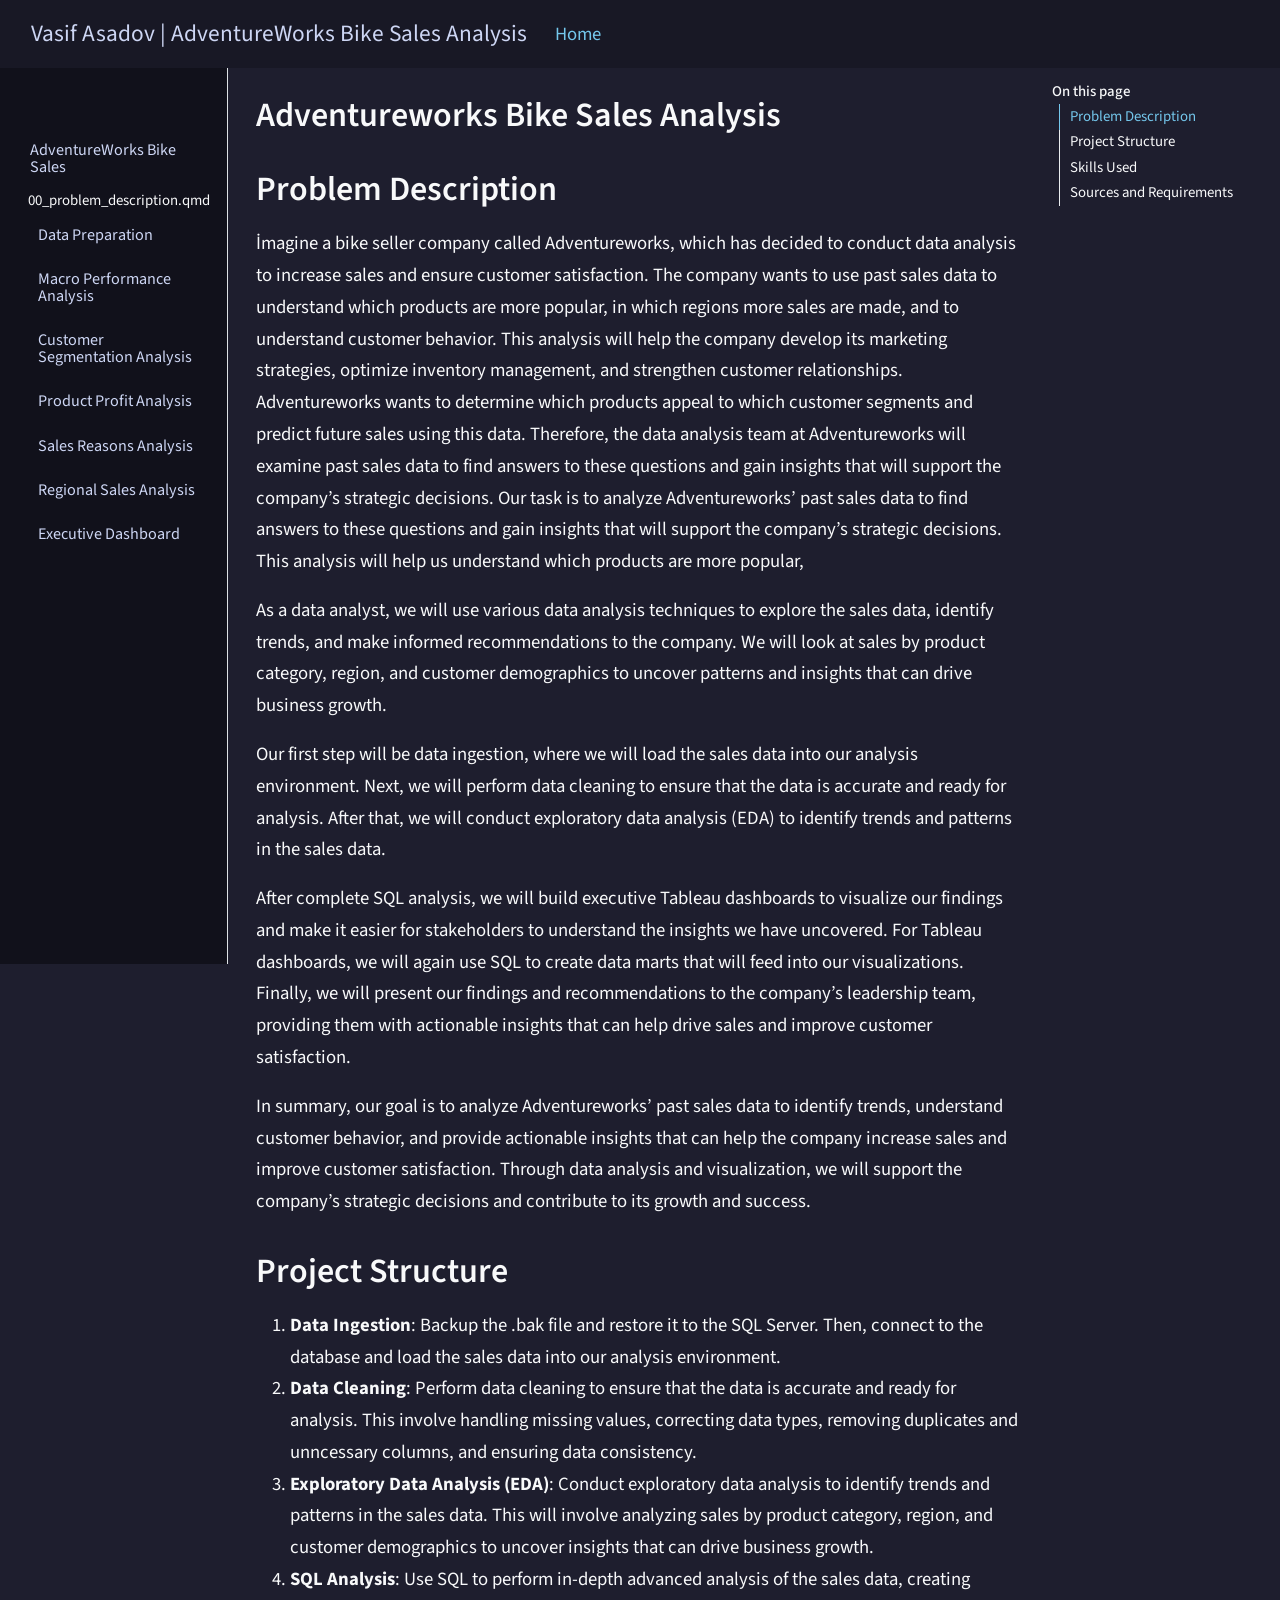
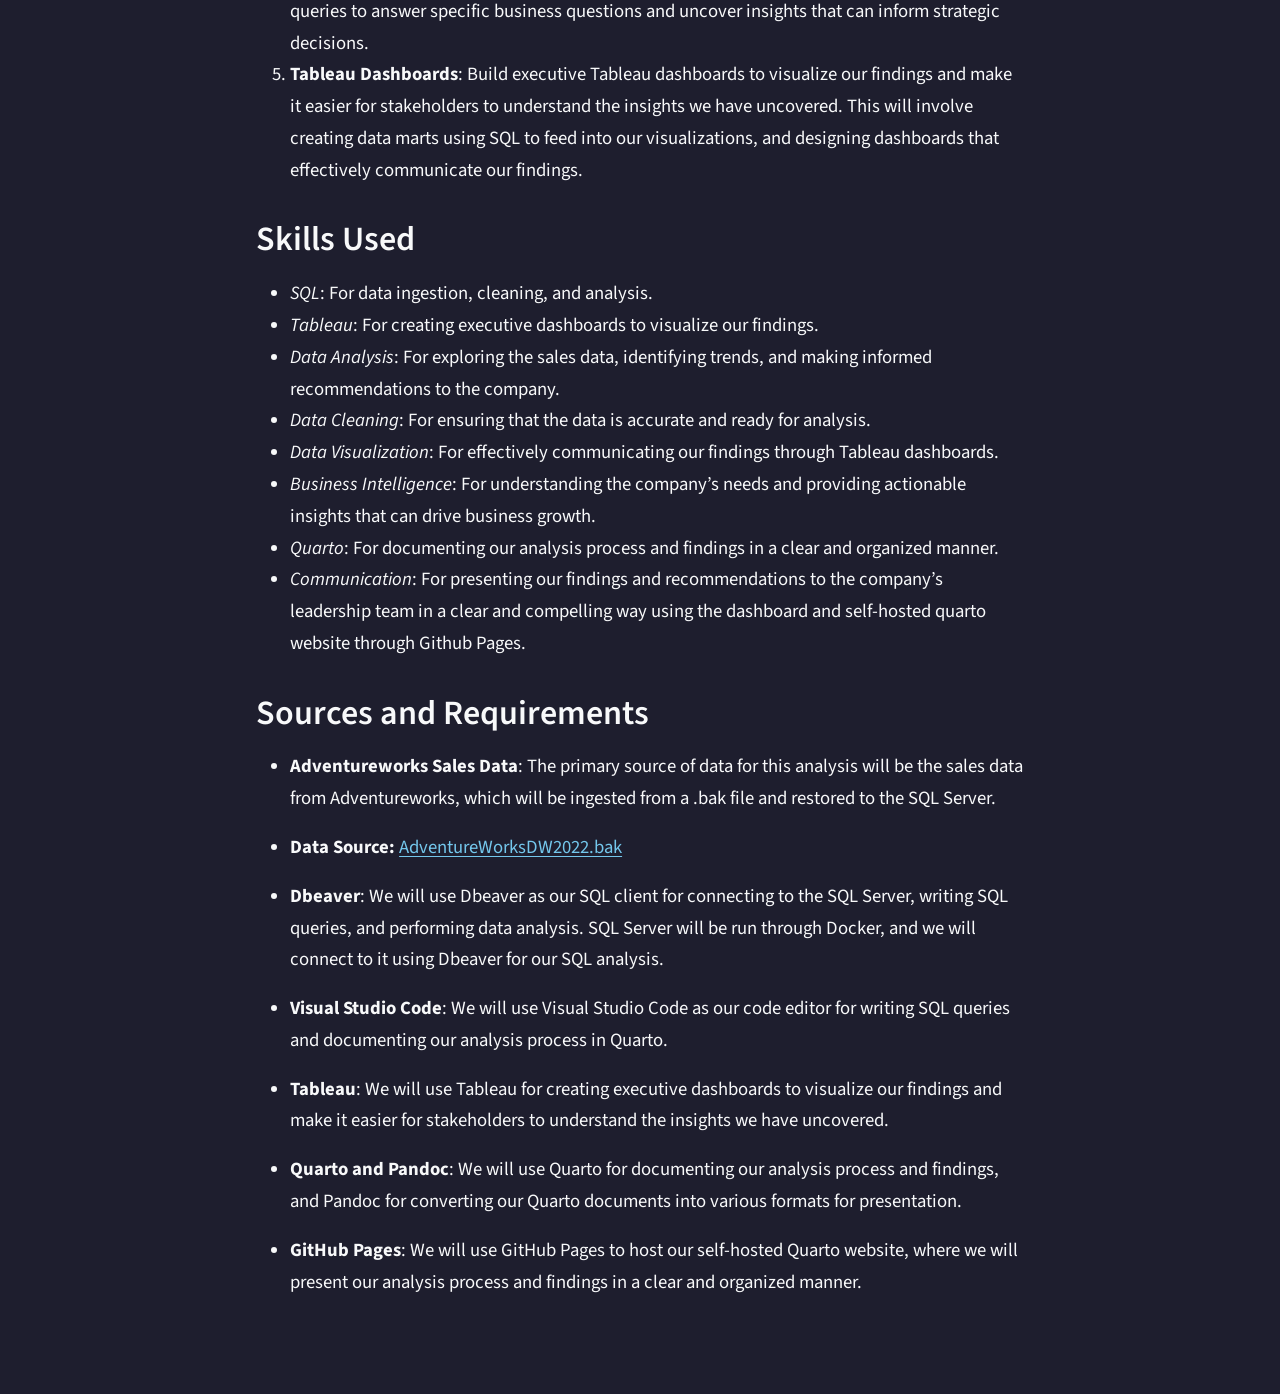
==== docs/index.html @ 7cc01ebc "Quarto website" ====
<!DOCTYPE html>
<html xmlns="http://www.w3.org/1999/xhtml" lang="en" xml:lang="en"><head>

<meta charset="utf-8">
<meta name="generator" content="quarto-1.9.37">

<meta name="viewport" content="width=device-width, initial-scale=1.0, user-scalable=yes">


<title>Adventureworks Bike Sales Analysis – Vasif Asadov | AdventureWorks Bike Sales Analysis</title>
<style>
/* Default styles provided by pandoc.
** See https://pandoc.org/MANUAL.html#variables-for-html for config info.
*/
code{white-space: pre-wrap;}
span.smallcaps{font-variant: small-caps;}
div.columns{display: flex; gap: min(4vw, 1.5em);}
div.column{flex: auto; overflow-x: auto;}
div.hanging-indent{margin-left: 1.5em; text-indent: -1.5em;}
ul.task-list{list-style: none;}
ul.task-list li input[type="checkbox"] {
  width: 0.8em;
  margin: 0 0.8em 0.2em -1em; /* quarto-specific, see https://github.com/quarto-dev/quarto-cli/issues/4556 */ 
  vertical-align: middle;
}
</style>


<script src="site_libs/quarto-nav/quarto-nav.js"></script>
<script src="site_libs/quarto-nav/headroom.min.js"></script>
<script src="site_libs/clipboard/clipboard.min.js"></script>
<script src="site_libs/quarto-search/autocomplete.umd.js"></script>
<script src="site_libs/quarto-search/fuse.min.js"></script>
<script src="site_libs/quarto-search/quarto-search.js"></script>
<meta name="quarto:offset" content="./">
<link href="./assets/favicon.ico" rel="icon">
<script src="site_libs/quarto-html/quarto.js" type="module"></script>
<script src="site_libs/quarto-html/tabsets/tabsets.js" type="module"></script>
<script src="site_libs/quarto-html/popper.min.js"></script>
<script src="site_libs/quarto-html/tippy.umd.min.js"></script>
<script src="site_libs/quarto-html/anchor.min.js"></script>
<link href="site_libs/quarto-html/tippy.css" rel="stylesheet">
<link href="site_libs/quarto-html/quarto-syntax-highlighting-dark-0cda25dcbb8fe09c7138904322940710.css" rel="stylesheet" id="quarto-text-highlighting-styles">
<script src="site_libs/bootstrap/bootstrap.min.js"></script>
<link href="site_libs/bootstrap/bootstrap-icons.css" rel="stylesheet">
<link href="site_libs/bootstrap/bootstrap-095c5612e4422d114998b098e0e10f6c.min.css" rel="stylesheet" append-hash="true" id="quarto-bootstrap" data-mode="dark">
<script id="quarto-search-options" type="application/json">{
  "location": "navbar",
  "copy-button": false,
  "collapse-after": 3,
  "panel-placement": "end",
  "type": "overlay",
  "limit": 50,
  "keyboard-shortcut": [
    "f",
    "/",
    "s"
  ],
  "show-item-context": false,
  "language": {
    "search-no-results-text": "No results",
    "search-matching-documents-text": "matching documents",
    "search-copy-link-title": "Copy link to search",
    "search-hide-matches-text": "Hide additional matches",
    "search-more-match-text": "more match in this document",
    "search-more-matches-text": "more matches in this document",
    "search-clear-button-title": "Clear",
    "search-text-placeholder": "",
    "search-detached-cancel-button-title": "Cancel",
    "search-submit-button-title": "Submit",
    "search-label": "Search"
  }
}</script>


</head>

<body class="nav-sidebar docked nav-fixed quarto-light">

<div id="quarto-search-results"></div>
  <header id="quarto-header" class="headroom fixed-top">
    <nav class="navbar navbar-expand-lg " data-bs-theme="dark">
      <div class="navbar-container container-fluid">
      <div class="navbar-brand-container mx-auto">
    <a class="navbar-brand" href="./index.html">
    <span class="navbar-title">Vasif Asadov | AdventureWorks Bike Sales Analysis</span>
    </a>
  </div>
            <div id="quarto-search" class="" title="Search"></div>
          <button class="navbar-toggler" type="button" data-bs-toggle="collapse" data-bs-target="#navbarCollapse" aria-controls="navbarCollapse" role="menu" aria-expanded="false" aria-label="Toggle navigation" onclick="if (window.quartoToggleHeadroom) { window.quartoToggleHeadroom(); }">
  <span class="navbar-toggler-icon"></span>
</button>
          <div class="collapse navbar-collapse" id="navbarCollapse">
            <ul class="navbar-nav navbar-nav-scroll me-auto">
  <li class="nav-item">
    <a class="nav-link active" href="./index.html" aria-current="page"> 
<span class="menu-text">Home</span></a>
  </li>  
</ul>
          </div> <!-- /navcollapse -->
            <div class="quarto-navbar-tools">
</div>
      </div> <!-- /container-fluid -->
    </nav>
  <nav class="quarto-secondary-nav">
    <div class="container-fluid d-flex">
      <button type="button" class="quarto-btn-toggle btn" data-bs-toggle="collapse" role="button" data-bs-target=".quarto-sidebar-collapse-item" aria-controls="quarto-sidebar" aria-expanded="false" aria-label="Toggle sidebar navigation" onclick="if (window.quartoToggleHeadroom) { window.quartoToggleHeadroom(); }">
        <i class="bi bi-layout-text-sidebar-reverse"></i>
      </button>
        <nav class="quarto-page-breadcrumbs" aria-label="breadcrumb"><ol class="breadcrumb"><li class="breadcrumb-item">Adventureworks Bike Sales Analysis</li></ol></nav>
        <a class="flex-grow-1" role="navigation" data-bs-toggle="collapse" data-bs-target=".quarto-sidebar-collapse-item" aria-controls="quarto-sidebar" aria-expanded="false" aria-label="Toggle sidebar navigation" onclick="if (window.quartoToggleHeadroom) { window.quartoToggleHeadroom(); }">      
        </a>
      <button type="button" class="btn quarto-search-button" aria-label="Search" onclick="window.quartoOpenSearch();">
        <i class="bi bi-search"></i>
      </button>
    </div>
  </nav>
</header>
<!-- content -->
<div id="quarto-content" class="quarto-container page-columns page-rows-contents page-layout-article page-navbar">
<!-- sidebar -->
  <nav id="quarto-sidebar" class="sidebar collapse collapse-horizontal quarto-sidebar-collapse-item sidebar-navigation docked overflow-auto">
        <div class="mt-2 flex-shrink-0 align-items-center">
        <div class="sidebar-search">
        <div id="quarto-search" class="" title="Search"></div>
        </div>
        </div>
    <div class="sidebar-menu-container"> 
    <ul class="list-unstyled mt-1">
        <li class="sidebar-item sidebar-item-section">
      <div class="sidebar-item-container"> 
            <a class="sidebar-item-text sidebar-link text-start" data-bs-toggle="collapse" data-bs-target="#quarto-sidebar-section-1" role="navigation" aria-expanded="true">
 <span class="menu-text">AdventureWorks Bike Sales</span></a>
          <a class="sidebar-item-toggle text-start" data-bs-toggle="collapse" data-bs-target="#quarto-sidebar-section-1" role="navigation" aria-expanded="true" aria-label="Toggle section">
            <i class="bi bi-chevron-right ms-2"></i>
          </a> 
      </div>
      <ul id="quarto-sidebar-section-1" class="collapse list-unstyled sidebar-section depth1 show">  
          <li class="sidebar-item">
 <span class="menu-text">00_problem_description.qmd</span>
  </li>
          <li class="sidebar-item">
  <div class="sidebar-item-container"> 
  <a href="./01_data_preparation.html" class="sidebar-item-text sidebar-link">
 <span class="menu-text">Data Preparation</span></a>
  </div>
</li>
          <li class="sidebar-item">
  <div class="sidebar-item-container"> 
  <a href="./02_macro_performance.html" class="sidebar-item-text sidebar-link">
 <span class="menu-text">Macro Performance Analysis</span></a>
  </div>
</li>
          <li class="sidebar-item">
  <div class="sidebar-item-container"> 
  <a href="./03_customer_analysis.html" class="sidebar-item-text sidebar-link">
 <span class="menu-text">Customer Segmentation Analysis</span></a>
  </div>
</li>
          <li class="sidebar-item">
  <div class="sidebar-item-container"> 
  <a href="./04_performance_analysis.html" class="sidebar-item-text sidebar-link">
 <span class="menu-text">Product Profit Analysis</span></a>
  </div>
</li>
          <li class="sidebar-item">
  <div class="sidebar-item-container"> 
  <a href="./05_sales_reasons.html" class="sidebar-item-text sidebar-link">
 <span class="menu-text">Sales Reasons Analysis</span></a>
  </div>
</li>
          <li class="sidebar-item">
  <div class="sidebar-item-container"> 
  <a href="./06_regional_analysis.html" class="sidebar-item-text sidebar-link">
 <span class="menu-text">Regional Sales Analysis</span></a>
  </div>
</li>
          <li class="sidebar-item">
  <div class="sidebar-item-container"> 
  <a href="./07_executive_dashboard.html" class="sidebar-item-text sidebar-link">
 <span class="menu-text">Executive Dashboard</span></a>
  </div>
</li>
      </ul>
  </li>
    </ul>
    </div>
</nav>
<div id="quarto-sidebar-glass" class="quarto-sidebar-collapse-item" data-bs-toggle="collapse" data-bs-target=".quarto-sidebar-collapse-item"></div>
<!-- margin-sidebar -->
    <div id="quarto-margin-sidebar" class="sidebar margin-sidebar">
        <nav id="TOC" role="doc-toc" class="toc-active">
    <h2 id="toc-title">On this page</h2>
   
  <ul>
  <li><a href="#problem-description" id="toc-problem-description" class="nav-link active" data-scroll-target="#problem-description">Problem Description</a></li>
  <li><a href="#project-structure" id="toc-project-structure" class="nav-link" data-scroll-target="#project-structure">Project Structure</a></li>
  <li><a href="#skills-used" id="toc-skills-used" class="nav-link" data-scroll-target="#skills-used">Skills Used</a></li>
  <li><a href="#sources-and-requirements" id="toc-sources-and-requirements" class="nav-link" data-scroll-target="#sources-and-requirements">Sources and Requirements</a></li>
  </ul>
</nav>
    </div>
<!-- main -->
<main class="content" id="quarto-document-content">

<header id="title-block-header" class="quarto-title-block default">
<div class="quarto-title">
<h1 class="title">Adventureworks Bike Sales Analysis</h1>
</div>



<div class="quarto-title-meta">

    
  
    
  </div>
  


</header>


<section id="problem-description" class="level1">
<h1>Problem Description</h1>
<p>İmagine a bike seller company called Adventureworks, which has decided to conduct data analysis to increase sales and ensure customer satisfaction. The company wants to use past sales data to understand which products are more popular, in which regions more sales are made, and to understand customer behavior. This analysis will help the company develop its marketing strategies, optimize inventory management, and strengthen customer relationships. Adventureworks wants to determine which products appeal to which customer segments and predict future sales using this data. Therefore, the data analysis team at Adventureworks will examine past sales data to find answers to these questions and gain insights that will support the company’s strategic decisions. Our task is to analyze Adventureworks’ past sales data to find answers to these questions and gain insights that will support the company’s strategic decisions. This analysis will help us understand which products are more popular,</p>
<p>As a data analyst, we will use various data analysis techniques to explore the sales data, identify trends, and make informed recommendations to the company. We will look at sales by product category, region, and customer demographics to uncover patterns and insights that can drive business growth.</p>
<p>Our first step will be data ingestion, where we will load the sales data into our analysis environment. Next, we will perform data cleaning to ensure that the data is accurate and ready for analysis. After that, we will conduct exploratory data analysis (EDA) to identify trends and patterns in the sales data.</p>
<p>After complete SQL analysis, we will build executive Tableau dashboards to visualize our findings and make it easier for stakeholders to understand the insights we have uncovered. For Tableau dashboards, we will again use SQL to create data marts that will feed into our visualizations. Finally, we will present our findings and recommendations to the company’s leadership team, providing them with actionable insights that can help drive sales and improve customer satisfaction.</p>
<p>In summary, our goal is to analyze Adventureworks’ past sales data to identify trends, understand customer behavior, and provide actionable insights that can help the company increase sales and improve customer satisfaction. Through data analysis and visualization, we will support the company’s strategic decisions and contribute to its growth and success.</p>
</section>
<section id="project-structure" class="level1">
<h1>Project Structure</h1>
<ol type="1">
<li><strong>Data Ingestion</strong>: Backup the .bak file and restore it to the SQL Server. Then, connect to the database and load the sales data into our analysis environment.</li>
<li><strong>Data Cleaning</strong>: Perform data cleaning to ensure that the data is accurate and ready for analysis. This involve handling missing values, correcting data types, removing duplicates and unncessary columns, and ensuring data consistency.</li>
<li><strong>Exploratory Data Analysis (EDA)</strong>: Conduct exploratory data analysis to identify trends and patterns in the sales data. This will involve analyzing sales by product category, region, and customer demographics to uncover insights that can drive business growth.</li>
<li><strong>SQL Analysis</strong>: Use SQL to perform in-depth advanced analysis of the sales data, creating queries to answer specific business questions and uncover insights that can inform strategic decisions.</li>
<li><strong>Tableau Dashboards</strong>: Build executive Tableau dashboards to visualize our findings and make it easier for stakeholders to understand the insights we have uncovered. This will involve creating data marts using SQL to feed into our visualizations, and designing dashboards that effectively communicate our findings.</li>
</ol>
</section>
<section id="skills-used" class="level1">
<h1>Skills Used</h1>
<ul>
<li><em>SQL</em>: For data ingestion, cleaning, and analysis.</li>
<li><em>Tableau</em>: For creating executive dashboards to visualize our findings.</li>
<li><em>Data Analysis</em>: For exploring the sales data, identifying trends, and making informed recommendations to the company.</li>
<li><em>Data Cleaning</em>: For ensuring that the data is accurate and ready for analysis.</li>
<li><em>Data Visualization</em>: For effectively communicating our findings through Tableau dashboards.</li>
<li><em>Business Intelligence</em>: For understanding the company’s needs and providing actionable insights that can drive business growth.</li>
<li><em>Quarto</em>: For documenting our analysis process and findings in a clear and organized manner.</li>
<li><em>Communication</em>: For presenting our findings and recommendations to the company’s leadership team in a clear and compelling way using the dashboard and self-hosted quarto website through Github Pages.</li>
</ul>
</section>
<section id="sources-and-requirements" class="level1">
<h1>Sources and Requirements</h1>
<ul>
<li><p><strong>Adventureworks Sales Data</strong>: The primary source of data for this analysis will be the sales data from Adventureworks, which will be ingested from a .bak file and restored to the SQL Server.</p></li>
<li><p><strong>Data Source:</strong> <a href="https://github.com/microsoft/sql-server-samples/releases/download/adventureworks/AdventureWorksDW2022.bak">AdventureWorksDW2022.bak</a></p></li>
<li><p><strong>Dbeaver</strong>: We will use Dbeaver as our SQL client for connecting to the SQL Server, writing SQL queries, and performing data analysis. SQL Server will be run through Docker, and we will connect to it using Dbeaver for our SQL analysis.</p></li>
<li><p><strong>Visual Studio Code</strong>: We will use Visual Studio Code as our code editor for writing SQL queries and documenting our analysis process in Quarto.</p></li>
<li><p><strong>Tableau</strong>: We will use Tableau for creating executive dashboards to visualize our findings and make it easier for stakeholders to understand the insights we have uncovered.</p></li>
<li><p><strong>Quarto and Pandoc</strong>: We will use Quarto for documenting our analysis process and findings, and Pandoc for converting our Quarto documents into various formats for presentation.</p></li>
<li><p><strong>GitHub Pages</strong>: We will use GitHub Pages to host our self-hosted Quarto website, where we will present our analysis process and findings in a clear and organized manner.</p></li>
</ul>


</section>

</main> <!-- /main -->
<script id="quarto-html-after-body" type="application/javascript">
  window.document.addEventListener("DOMContentLoaded", function (event) {
    const icon = "";
    const anchorJS = new window.AnchorJS();
    anchorJS.options = {
      placement: 'right',
      icon: icon
    };
    anchorJS.add('.anchored');
    const isCodeAnnotation = (el) => {
      for (const clz of el.classList) {
        if (clz.startsWith('code-annotation-')) {                     
          return true;
        }
      }
      return false;
    }
    const onCopySuccess = function(e) {
      // button target
      const button = e.trigger;
      // don't keep focus
      button.blur();
      // flash "checked"
      button.classList.add('code-copy-button-checked');
      var currentTitle = button.getAttribute("title");
      button.setAttribute("title", "Copied!");
      let tooltip;
      if (window.bootstrap) {
        button.setAttribute("data-bs-toggle", "tooltip");
        button.setAttribute("data-bs-placement", "left");
        button.setAttribute("data-bs-title", "Copied!");
        tooltip = new bootstrap.Tooltip(button, 
          { trigger: "manual", 
            customClass: "code-copy-button-tooltip",
            offset: [0, -8]});
        tooltip.show();    
      }
      setTimeout(function() {
        if (tooltip) {
          tooltip.hide();
          button.removeAttribute("data-bs-title");
          button.removeAttribute("data-bs-toggle");
          button.removeAttribute("data-bs-placement");
        }
        button.setAttribute("title", currentTitle);
        button.classList.remove('code-copy-button-checked');
      }, 1000);
      // clear code selection
      e.clearSelection();
    }
    const getTextToCopy = function(trigger) {
      const outerScaffold = trigger.parentElement.cloneNode(true);
      const codeEl = outerScaffold.querySelector('code');
      for (const childEl of codeEl.children) {
        if (isCodeAnnotation(childEl)) {
          childEl.remove();
        }
      }
      return codeEl.innerText;
    }
    const clipboard = new window.ClipboardJS('.code-copy-button:not([data-in-quarto-modal])', {
      text: getTextToCopy
    });
    clipboard.on('success', onCopySuccess);
    if (window.document.getElementById('quarto-embedded-source-code-modal')) {
      const clipboardModal = new window.ClipboardJS('.code-copy-button[data-in-quarto-modal]', {
        text: getTextToCopy,
        container: window.document.getElementById('quarto-embedded-source-code-modal')
      });
      clipboardModal.on('success', onCopySuccess);
    }
      var localhostRegex = new RegExp(/^(?:http|https):\/\/localhost\:?[0-9]*\//);
      var mailtoRegex = new RegExp(/^mailto:/);
        var filterRegex = new RegExp('/' + window.location.host + '/');
      var isInternal = (href) => {
          return filterRegex.test(href) || localhostRegex.test(href) || mailtoRegex.test(href);
      }
      // Inspect non-navigation links and adorn them if external
     var links = window.document.querySelectorAll('a[href]:not(.nav-link):not(.navbar-brand):not(.toc-action):not(.sidebar-link):not(.sidebar-item-toggle):not(.pagination-link):not(.no-external):not([aria-hidden]):not(.dropdown-item):not(.quarto-navigation-tool):not(.about-link)');
      for (var i=0; i<links.length; i++) {
        const link = links[i];
        if (!isInternal(link.href)) {
          // undo the damage that might have been done by quarto-nav.js in the case of
          // links that we want to consider external
          if (link.dataset.originalHref !== undefined) {
            link.href = link.dataset.originalHref;
          }
        }
      }
    function tippyHover(el, contentFn, onTriggerFn, onUntriggerFn) {
      const config = {
        allowHTML: true,
        maxWidth: 500,
        delay: 100,
        arrow: false,
        appendTo: function(el) {
            return el.parentElement;
        },
        interactive: true,
        interactiveBorder: 10,
        theme: 'quarto',
        placement: 'bottom-start',
      };
      if (contentFn) {
        config.content = contentFn;
      }
      if (onTriggerFn) {
        config.onTrigger = onTriggerFn;
      }
      if (onUntriggerFn) {
        config.onUntrigger = onUntriggerFn;
      }
      window.tippy(el, config); 
    }
    const noterefs = window.document.querySelectorAll('a[role="doc-noteref"]');
    for (var i=0; i<noterefs.length; i++) {
      const ref = noterefs[i];
      tippyHover(ref, function() {
        // use id or data attribute instead here
        let href = ref.getAttribute('data-footnote-href') || ref.getAttribute('href');
        try { href = new URL(href).hash; } catch {}
        const id = href.replace(/^#\/?/, "");
        const note = window.document.getElementById(id);
        if (note) {
          return note.innerHTML;
        } else {
          return "";
        }
      });
    }
    const xrefs = window.document.querySelectorAll('a.quarto-xref');
    const processXRef = (id, note) => {
      // Strip column container classes
      const stripColumnClz = (el) => {
        el.classList.remove("page-full", "page-columns");
        if (el.children) {
          for (const child of el.children) {
            stripColumnClz(child);
          }
        }
      }
      stripColumnClz(note)
      if (id === null || id.startsWith('sec-')) {
        // Special case sections, only their first couple elements
        const container = document.createElement("div");
        if (note.children && note.children.length > 2) {
          container.appendChild(note.children[0].cloneNode(true));
          for (let i = 1; i < note.children.length; i++) {
            const child = note.children[i];
            if (child.tagName === "P" && child.innerText === "") {
              continue;
            } else {
              container.appendChild(child.cloneNode(true));
              break;
            }
          }
          if (window.Quarto?.typesetMath) {
            window.Quarto.typesetMath(container);
          }
          return container.innerHTML
        } else {
          if (window.Quarto?.typesetMath) {
            window.Quarto.typesetMath(note);
          }
          return note.innerHTML;
        }
      } else {
        // Remove any anchor links if they are present
        const anchorLink = note.querySelector('a.anchorjs-link');
        if (anchorLink) {
          anchorLink.remove();
        }
        if (window.Quarto?.typesetMath) {
          window.Quarto.typesetMath(note);
        }
        if (note.classList.contains("callout")) {
          return note.outerHTML;
        } else {
          return note.innerHTML;
        }
      }
    }
    for (var i=0; i<xrefs.length; i++) {
      const xref = xrefs[i];
      tippyHover(xref, undefined, function(instance) {
        instance.disable();
        let url = xref.getAttribute('href');
        let hash = undefined; 
        if (url.startsWith('#')) {
          hash = url;
        } else {
          try { hash = new URL(url).hash; } catch {}
        }
        if (hash) {
          const id = hash.replace(/^#\/?/, "");
          const note = window.document.getElementById(id);
          if (note !== null) {
            try {
              const html = processXRef(id, note.cloneNode(true));
              instance.setContent(html);
            } finally {
              instance.enable();
              instance.show();
            }
          } else {
            // See if we can fetch this
            fetch(url.split('#')[0])
            .then(res => res.text())
            .then(html => {
              const parser = new DOMParser();
              const htmlDoc = parser.parseFromString(html, "text/html");
              const note = htmlDoc.getElementById(id);
              if (note !== null) {
                const html = processXRef(id, note);
                instance.setContent(html);
              } 
            }).finally(() => {
              instance.enable();
              instance.show();
            });
          }
        } else {
          // See if we can fetch a full url (with no hash to target)
          // This is a special case and we should probably do some content thinning / targeting
          fetch(url)
          .then(res => res.text())
          .then(html => {
            const parser = new DOMParser();
            const htmlDoc = parser.parseFromString(html, "text/html");
            const note = htmlDoc.querySelector('main.content');
            if (note !== null) {
              // This should only happen for chapter cross references
              // (since there is no id in the URL)
              // remove the first header
              if (note.children.length > 0 && note.children[0].tagName === "HEADER") {
                note.children[0].remove();
              }
              const html = processXRef(null, note);
              instance.setContent(html);
            } 
          }).finally(() => {
            instance.enable();
            instance.show();
          });
        }
      }, function(instance) {
      });
    }
        let selectedAnnoteEl;
        const selectorForAnnotation = ( cell, annotation) => {
          let cellAttr = 'data-code-cell="' + cell + '"';
          let lineAttr = 'data-code-annotation="' +  annotation + '"';
          const selector = 'span[' + cellAttr + '][' + lineAttr + ']';
          return selector;
        }
        const selectCodeLines = (annoteEl) => {
          const doc = window.document;
          const targetCell = annoteEl.getAttribute("data-target-cell");
          const targetAnnotation = annoteEl.getAttribute("data-target-annotation");
          const annoteSpan = window.document.querySelector(selectorForAnnotation(targetCell, targetAnnotation));
          const lines = annoteSpan.getAttribute("data-code-lines").split(",");
          const lineIds = lines.map((line) => {
            return targetCell + "-" + line;
          })
          let top = null;
          let height = null;
          let parent = null;
          if (lineIds.length > 0) {
              //compute the position of the single el (top and bottom and make a div)
              const el = window.document.getElementById(lineIds[0]);
              top = el.offsetTop;
              height = el.offsetHeight;
              parent = el.parentElement.parentElement;
            if (lineIds.length > 1) {
              const lastEl = window.document.getElementById(lineIds[lineIds.length - 1]);
              const bottom = lastEl.offsetTop + lastEl.offsetHeight;
              height = bottom - top;
            }
            if (top !== null && height !== null && parent !== null) {
              // cook up a div (if necessary) and position it 
              let div = window.document.getElementById("code-annotation-line-highlight");
              if (div === null) {
                div = window.document.createElement("div");
                div.setAttribute("id", "code-annotation-line-highlight");
                div.style.position = 'absolute';
                parent.appendChild(div);
              }
              div.style.top = top - 2 + "px";
              div.style.height = height + 4 + "px";
              div.style.left = 0;
              let gutterDiv = window.document.getElementById("code-annotation-line-highlight-gutter");
              if (gutterDiv === null) {
                gutterDiv = window.document.createElement("div");
                gutterDiv.setAttribute("id", "code-annotation-line-highlight-gutter");
                gutterDiv.style.position = 'absolute';
                const codeCell = window.document.getElementById(targetCell);
                const gutter = codeCell.querySelector('.code-annotation-gutter');
                gutter.appendChild(gutterDiv);
              }
              gutterDiv.style.top = top - 2 + "px";
              gutterDiv.style.height = height + 4 + "px";
            }
            selectedAnnoteEl = annoteEl;
          }
        };
        const unselectCodeLines = () => {
          const elementsIds = ["code-annotation-line-highlight", "code-annotation-line-highlight-gutter"];
          elementsIds.forEach((elId) => {
            const div = window.document.getElementById(elId);
            if (div) {
              div.remove();
            }
          });
          selectedAnnoteEl = undefined;
        };
          // Handle positioning of the toggle
      window.addEventListener(
        "resize",
        throttle(() => {
          elRect = undefined;
          if (selectedAnnoteEl) {
            selectCodeLines(selectedAnnoteEl);
          }
        }, 10)
      );
      function throttle(fn, ms) {
      let throttle = false;
      let timer;
        return (...args) => {
          if(!throttle) { // first call gets through
              fn.apply(this, args);
              throttle = true;
          } else { // all the others get throttled
              if(timer) clearTimeout(timer); // cancel #2
              timer = setTimeout(() => {
                fn.apply(this, args);
                timer = throttle = false;
              }, ms);
          }
        };
      }
        // Attach click handler to the DT
        const annoteDls = window.document.querySelectorAll('dt[data-target-cell]');
        for (const annoteDlNode of annoteDls) {
          annoteDlNode.addEventListener('click', (event) => {
            const clickedEl = event.target;
            if (clickedEl !== selectedAnnoteEl) {
              unselectCodeLines();
              const activeEl = window.document.querySelector('dt[data-target-cell].code-annotation-active');
              if (activeEl) {
                activeEl.classList.remove('code-annotation-active');
              }
              selectCodeLines(clickedEl);
              clickedEl.classList.add('code-annotation-active');
            } else {
              // Unselect the line
              unselectCodeLines();
              clickedEl.classList.remove('code-annotation-active');
            }
          });
        }
    const findCites = (el) => {
      const parentEl = el.parentElement;
      if (parentEl) {
        const cites = parentEl.dataset.cites;
        if (cites) {
          return {
            el,
            cites: cites.split(' ')
          };
        } else {
          return findCites(el.parentElement)
        }
      } else {
        return undefined;
      }
    };
    var bibliorefs = window.document.querySelectorAll('a[role="doc-biblioref"]');
    for (var i=0; i<bibliorefs.length; i++) {
      const ref = bibliorefs[i];
      const citeInfo = findCites(ref);
      if (citeInfo) {
        tippyHover(citeInfo.el, function() {
          var popup = window.document.createElement('div');
          citeInfo.cites.forEach(function(cite) {
            var citeDiv = window.document.createElement('div');
            citeDiv.classList.add('hanging-indent');
            citeDiv.classList.add('csl-entry');
            var biblioDiv = window.document.getElementById('ref-' + cite);
            if (biblioDiv) {
              citeDiv.innerHTML = biblioDiv.innerHTML;
            }
            popup.appendChild(citeDiv);
          });
          return popup.innerHTML;
        });
      }
    }
  });
  </script>
</div> <!-- /content -->




</body></html>
---- docs/site_libs/quarto-html/quarto-syntax-highlighting-dark-0cda25dcbb8fe09c7138904322940710.css ----
/* quarto syntax highlight colors */
:root {
  --quarto-hl-al-color: #ff5555;
  --quarto-hl-an-color: #ff79c6;
  --quarto-hl-at-color: #ff79c6;
  --quarto-hl-bn-color: #bd93f9;
  --quarto-hl-bu-color: #8be9fd;
  --quarto-hl-ch-color: #f1fa8c;
  --quarto-hl-co-color: #6272a4;
  --quarto-hl-cv-color: #8be9fd;
  --quarto-hl-cn-color: #bd93f9;
  --quarto-hl-cf-color: #ff79c6;
  --quarto-hl-dt-color: #8be9fd;
  --quarto-hl-dv-color: #bd93f9;
  --quarto-hl-do-color: #ffb86c;
  --quarto-hl-er-color: #ff5555;
  --quarto-hl-ex-color: #8be9fd;
  --quarto-hl-fl-color: #bd93f9;
  --quarto-hl-fu-color: #50fa7b;
  --quarto-hl-im-color: #ff79c6;
  --quarto-hl-in-color: #f1fa8c;
  --quarto-hl-kw-color: #ff79c6;
  --quarto-hl-op-color: #f8f8f2;
  --quarto-hl-pp-color: #ff79c6;
  --quarto-hl-re-color: #8be9fd;
  --quarto-hl-sc-color: #ff79c6;
  --quarto-hl-ss-color: #f1fa8c;
  --quarto-hl-st-color: #f1fa8c;
  --quarto-hl-va-color: #8be9fd;
  --quarto-hl-vs-color: #f1fa8c;
  --quarto-hl-wa-color: #ff5555;
}

/* other quarto variables */
:root {
  --quarto-font-monospace: SFMono-Regular, Menlo, Monaco, Consolas, "Liberation Mono", "Courier New", monospace;
}

/* syntax highlight based on Pandoc's rules */
pre > code.sourceCode > span {
  color: #f8f8f2;
}

code.sourceCode > span {
  color: #f8f8f2;
}

div.sourceCode,
div.sourceCode pre.sourceCode {
  color: #f8f8f2;
}

/* Normal */
code span {
  color: #f8f8f2;
}

/* Alert */
code span.al {
  font-weight: bold;
  color: #ff5555;
}

/* Annotation */
code span.an {
  color: #ff79c6;
}

/* Attribute */
code span.at {
  color: #ff79c6;
}

/* BaseN */
code span.bn {
  color: #bd93f9;
}

/* BuiltIn */
code span.bu {
  color: #8be9fd;
}

/* ControlFlow */
code span.cf {
  color: #ff79c6;
}

/* Char */
code span.ch {
  color: #f1fa8c;
}

/* Constant */
code span.cn {
  font-weight: bold;
  color: #bd93f9;
}

/* Comment */
code span.co {
  color: #6272a4;
}

/* CommentVar */
code span.cv {
  color: #8be9fd;
}

/* Documentation */
code span.do {
  color: #ffb86c;
}

/* DataType */
code span.dt {
  font-style: italic;
  color: #8be9fd;
}

/* DecVal */
code span.dv {
  color: #bd93f9;
}

/* Error */
code span.er {
  color: #ff5555;
  text-decoration: underline;
}

/* Extension */
code span.ex {
  color: #8be9fd;
}

/* Float */
code span.fl {
  color: #bd93f9;
}

/* Function */
code span.fu {
  color: #50fa7b;
}

/* Import */
code span.im {
  color: #ff79c6;
}

/* Information */
code span.in {
  color: #f1fa8c;
}

/* Keyword */
code span.kw {
  color: #ff79c6;
}

/* Operator */
code span.op {
  color: #f8f8f2;
}

/* Preprocessor */
code span.pp {
  color: #ff79c6;
}

/* RegionMarker */
code span.re {
  color: #8be9fd;
}

/* SpecialChar */
code span.sc {
  color: #ff79c6;
}

/* SpecialString */
code span.ss {
  color: #f1fa8c;
}

/* String */
code span.st {
  color: #f1fa8c;
}

/* Variable */
code span.va {
  color: #8be9fd;
}

/* VerbatimString */
code span.vs {
  color: #f1fa8c;
}

/* Warning */
code span.wa {
  color: #ff5555;
}

.prevent-inlining {
  content: "</";
}

/*# sourceMappingURL=7f75202682d692060f749b2bfca2caa9.css.map */
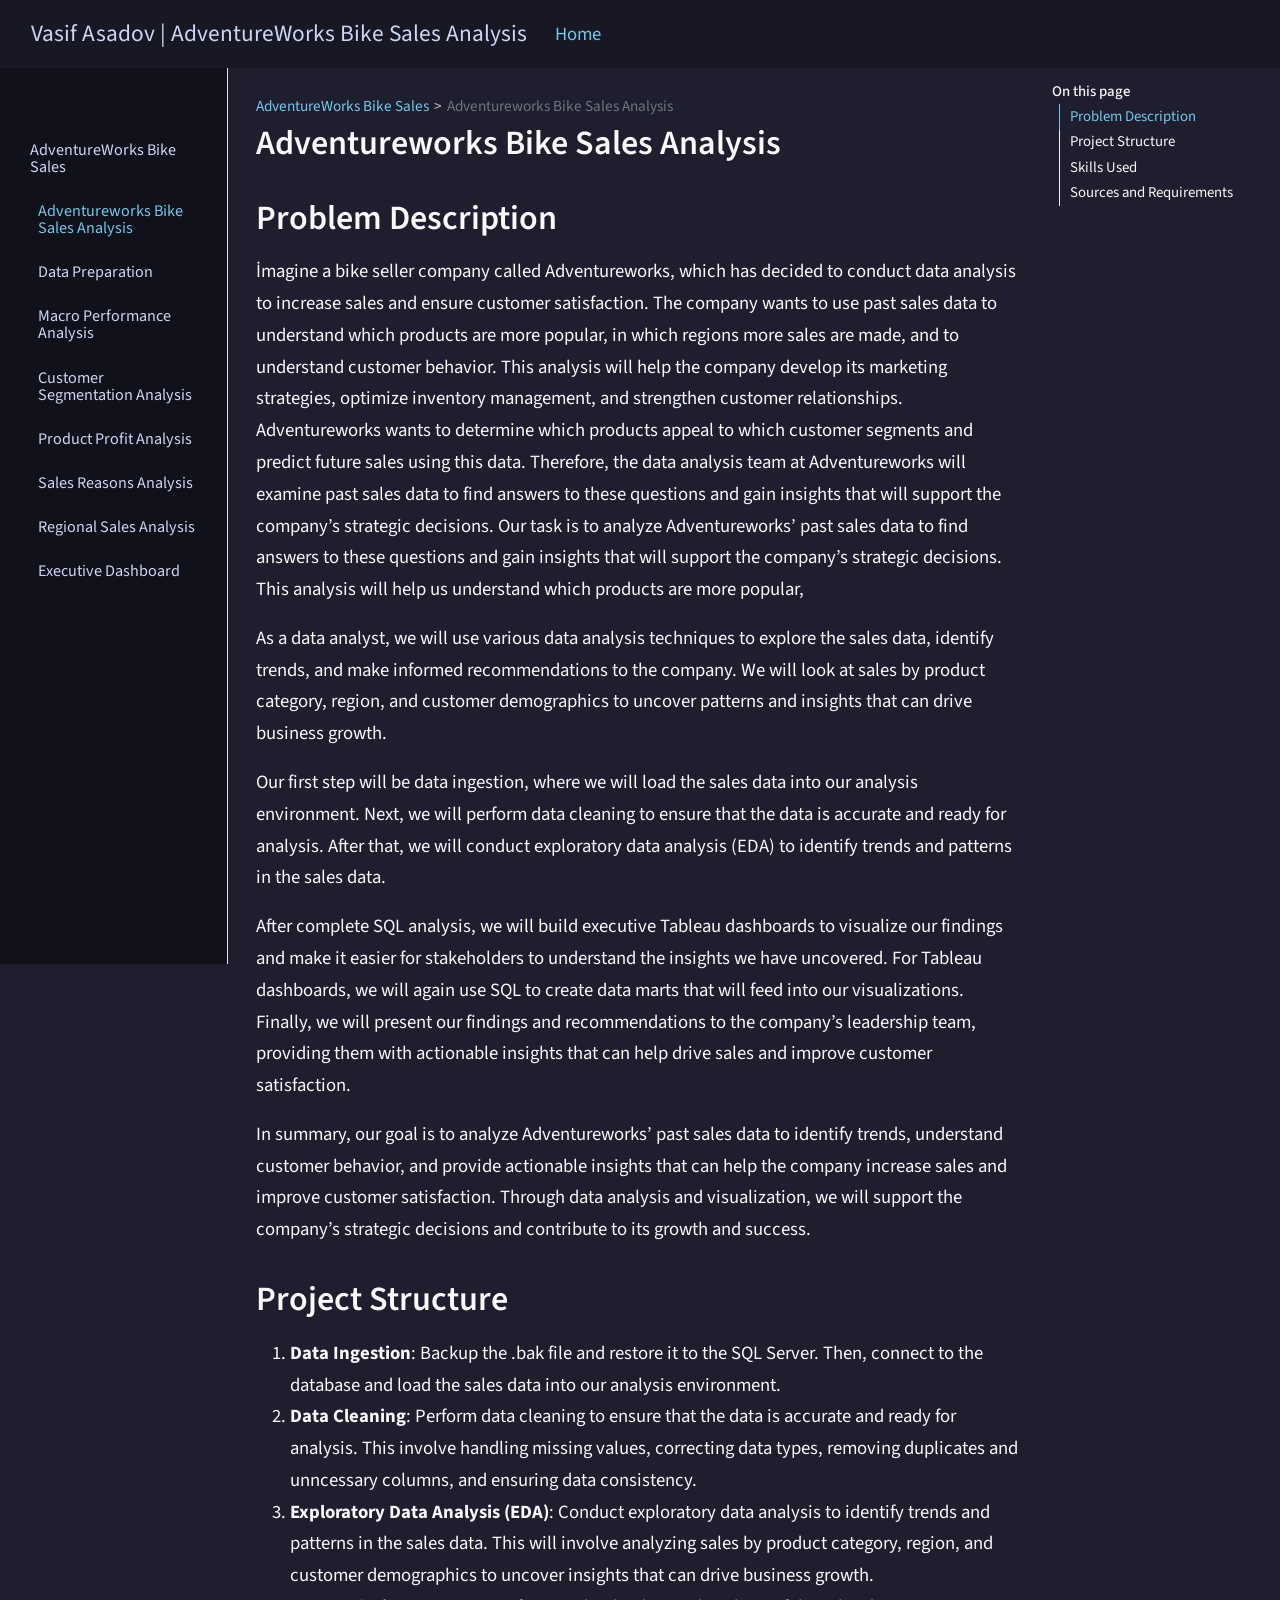
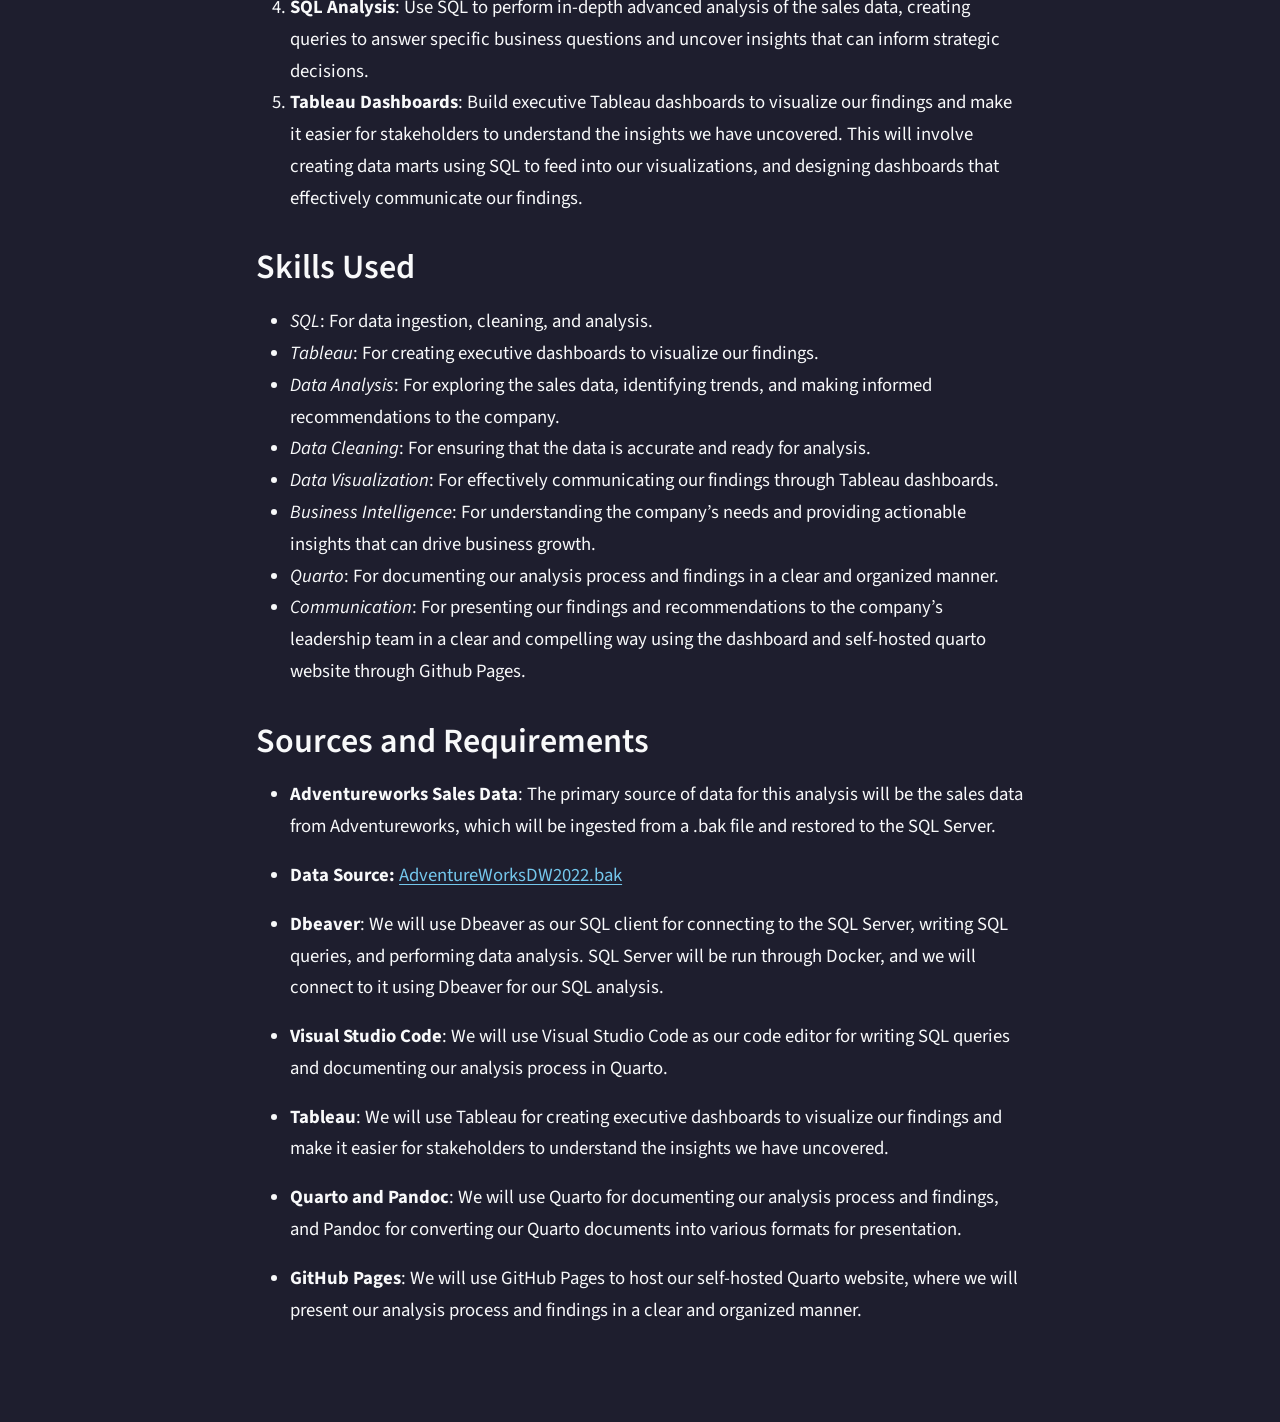
==== commit 77fcd5f9: "edited" ====
--- a/docs/index.html
+++ b/docs/index.html
@@ -107,7 +107,7 @@
       <button type="button" class="quarto-btn-toggle btn" data-bs-toggle="collapse" role="button" data-bs-target=".quarto-sidebar-collapse-item" aria-controls="quarto-sidebar" aria-expanded="false" aria-label="Toggle sidebar navigation" onclick="if (window.quartoToggleHeadroom) { window.quartoToggleHeadroom(); }">
         <i class="bi bi-layout-text-sidebar-reverse"></i>
       </button>
-        <nav class="quarto-page-breadcrumbs" aria-label="breadcrumb"><ol class="breadcrumb"><li class="breadcrumb-item">Adventureworks Bike Sales Analysis</li></ol></nav>
+        <nav class="quarto-page-breadcrumbs" aria-label="breadcrumb"><ol class="breadcrumb"><li class="breadcrumb-item"><a href="./index.html">AdventureWorks Bike Sales</a></li><li class="breadcrumb-item"><a href="./index.html">Adventureworks Bike Sales Analysis</a></li></ol></nav>
         <a class="flex-grow-1" role="navigation" data-bs-toggle="collapse" data-bs-target=".quarto-sidebar-collapse-item" aria-controls="quarto-sidebar" aria-expanded="false" aria-label="Toggle sidebar navigation" onclick="if (window.quartoToggleHeadroom) { window.quartoToggleHeadroom(); }">      
         </a>
       <button type="button" class="btn quarto-search-button" aria-label="Search" onclick="window.quartoOpenSearch();">
@@ -137,8 +137,11 @@
       </div>
       <ul id="quarto-sidebar-section-1" class="collapse list-unstyled sidebar-section depth1 show">  
           <li class="sidebar-item">
- <span class="menu-text">00_problem_description.qmd</span>
-  </li>
+  <div class="sidebar-item-container"> 
+  <a href="./index.html" class="sidebar-item-text sidebar-link active">
+ <span class="menu-text">Adventureworks Bike Sales Analysis</span></a>
+  </div>
+</li>
           <li class="sidebar-item">
   <div class="sidebar-item-container"> 
   <a href="./01_data_preparation.html" class="sidebar-item-text sidebar-link">
@@ -203,7 +206,7 @@
 <!-- main -->
 <main class="content" id="quarto-document-content">
 
-<header id="title-block-header" class="quarto-title-block default">
+<header id="title-block-header" class="quarto-title-block default"><nav class="quarto-page-breadcrumbs quarto-title-breadcrumbs d-none d-lg-block" aria-label="breadcrumb"><ol class="breadcrumb"><li class="breadcrumb-item"><a href="./index.html">AdventureWorks Bike Sales</a></li><li class="breadcrumb-item"><a href="./index.html">Adventureworks Bike Sales Analysis</a></li></ol></nav>
 <div class="quarto-title">
 <h1 class="title">Adventureworks Bike Sales Analysis</h1>
 </div>
